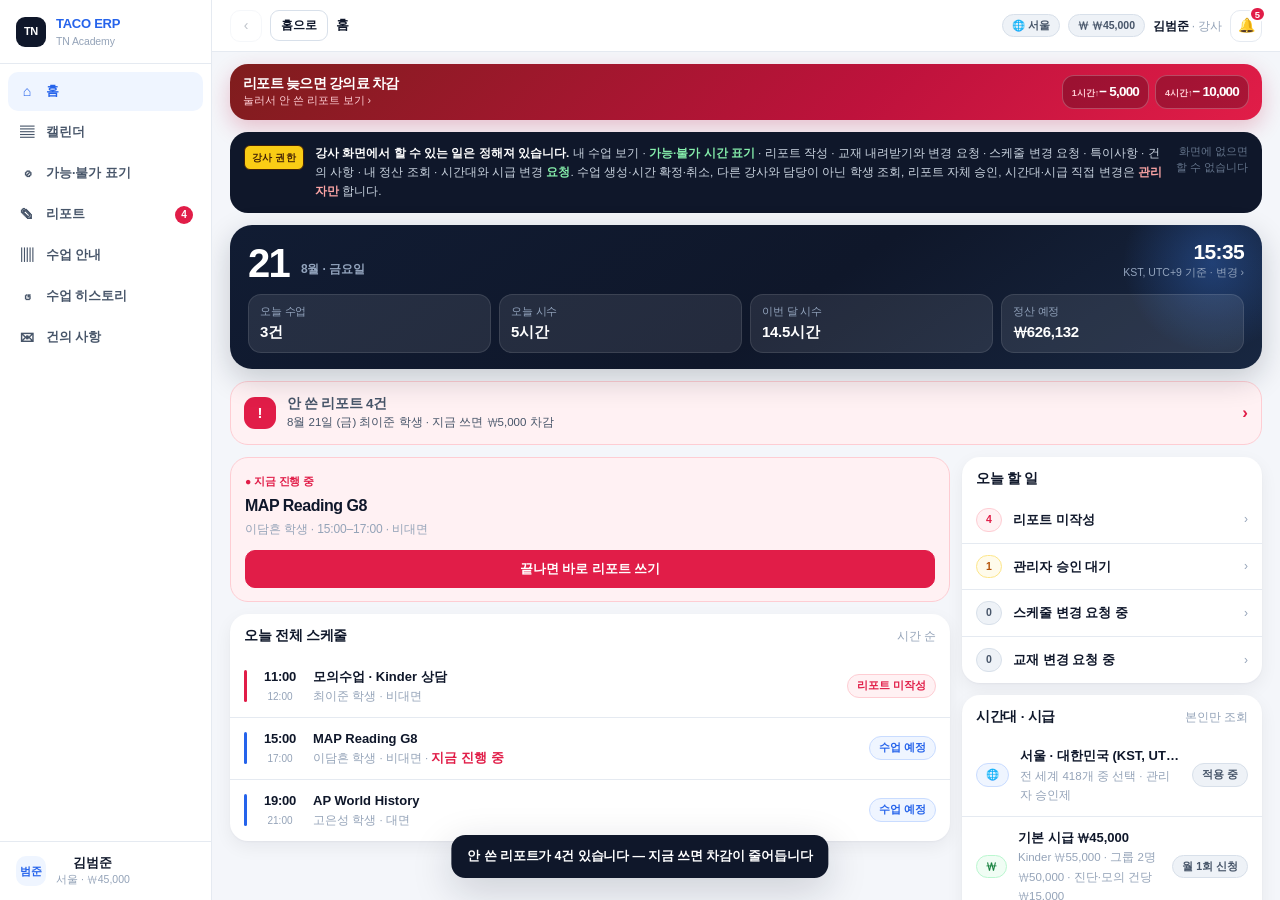
==== index.html @ 91cc9dcc "initial commit" ====
<!DOCTYPE html>
<html lang="ko">
<head>
<meta charset="utf-8">
<meta name="viewport" content="width=device-width, initial-scale=1, viewport-fit=cover">
<meta name="theme-color" content="#0f172a">
<meta name="description" content="TACO ERP 강사 백오피스 — 내 수업 · 가능·불가 표기 · 리포트 · 급여">
<title>TACO ERP — 강사 백오피스</title>
<link rel="stylesheet" href="css/tokens.css">
<link rel="stylesheet" href="css/layout.css">
<link rel="stylesheet" href="css/components.css">
<link rel="stylesheet" href="css/calendar.css">
<link rel="stylesheet" href="css/panel.css">
</head>
<body>
  <div class="app">
    <aside class="sidebar" id="sidebar"></aside>
    <div class="main">
      <header class="topbar" id="topbar"></header>
      <main class="scroll" id="scroll"></main>
    </div>
    <nav class="tabbar" id="tabbar" aria-label="주요 메뉴"></nav>
  </div>

  <div class="scrim" id="scrim" onclick="onScrim()"></div>
  <aside class="panel" id="panel" hidden aria-label="수업 상세"></aside>
  <div id="modalHost" hidden></div>
  <div class="toast" id="toast" role="status" aria-live="polite"></div>

  <script src="js/data.js"></script>
  <script src="js/rules.js"></script>
  <script src="js/ui.js"></script>
  <script src="js/views-home.js"></script>
  <script src="js/views-calendar.js"></script>
  <script src="js/views-report.js"></script>
  <script src="js/views-misc.js"></script>
  <script src="js/app.js"></script>
</body>
</html>
---- css/tokens.css ----
/* ══════════════════════════════════════════════════════════════
   TACO ERP — 강사 백오피스 · 디자인 토큰
   한 벌의 값으로 데스크톱·태블릿·모바일을 모두 그린다.
   ══════════════════════════════════════════════════════════════ */
:root{
  /* 표면 */
  --bg:#f4f6fa;  --raised:#ffffff;  --subtle:#eef2f7;  --inset:#f8fafc;
  --line:#e5eaf1; --line-2:#d8e0ea;

  /* 글자 */
  --fg:#0f172a;  --fg-muted:#475569;  --fg-subtle:#94a3b8;

  /* 의미색 — 상자 색 규칙(빨강 미작성 · 파랑 예정 · 초록 완료 · 회색 취소) */
  --blue:#2563eb; --blue-deep:#1d4ed8; --blue-soft:#eff5ff; --blue-line:#c9dcff;
  --red:#e11d48;  --red-deep:#be123c;  --red-soft:#fff1f3;  --red-line:#fecdd3;
  --green:#15803d; --green-deep:#166534; --green-soft:#f0fdf4; --green-line:#bbf7d0;
  --amber:#b45309; --amber-soft:#fffbeb; --amber-line:#fde68a;
  --navy:#0f172a; --navy-2:#1e293b;

  /* 형태 */
  --r-sm:10px; --r:14px; --r-lg:18px; --r-xl:22px;
  --sh:0 1px 2px rgba(15,23,42,.04), 0 6px 18px rgba(15,23,42,.06);
  --sh-lg:0 12px 40px rgba(15,23,42,.18);

  /* 안전 영역 — iPhone 15 Pro 다이내믹 아일랜드 / 홈 인디케이터 */
  --safe-top:env(safe-area-inset-top,0px);
  --safe-bottom:env(safe-area-inset-bottom,0px);
  --safe-left:env(safe-area-inset-left,0px);
  --safe-right:env(safe-area-inset-right,0px);

  /* 셸 치수 — 미디어 쿼리에서 이 값만 바꾼다 */
  --side-w:212px;      /* 사이드바 폭 */
  --top-h:52px;        /* 상단 바 높이 */
  --tab-h:0px;         /* 하단 탭바 높이 (모바일에서만 > 0) */
  --pad:18px;          /* 본문 좌우 여백 */
  --gap:12px;          /* 블록 간격 */
  --hour-h:34px;       /* 주간 그리드 1시간 높이 */

  /* 타이포 */
  --f-sans:'Pretendard','Noto Sans KR','Noto Sans CJK KR','Apple SD Gothic Neo',-apple-system,BlinkMacSystemFont,
    'Segoe UI',Roboto,sans-serif;
  --f-mono:ui-monospace,SFMono-Regular,Menlo,'Roboto Mono',monospace;
  --t-micro:11px; --t-caption:12px; --t-body:13px; --t-section:15px; --t-title:19px;
}

/* 태블릿 — 사이드바를 아이콘 레일로 */
@media (max-width:1180px){
  :root{ --side-w:64px; --pad:16px; --hour-h:30px; }
}
/* ── 모바일 ─────────────────────────────────────────────────
   기준 단말은 iPhone 15 Pro: 논리 해상도 393 × 852 px (DPR 3).
   아래 px 값은 전부 393px 폭에서 읽기 좋은 값으로 맞춘 뒤,
   위아래 단말(iPhone SE 375 / Pro Max 430)에서 깨지지 않게만 조정한다.
   · 좌우 여백 16px  → 본문 폭 361px
   · 탭바 49pt + 홈 인디케이터 34pt = 안전 영역 포함 83px
   · 상단 바 52px + 다이내믹 아일랜드 안전 영역                      */
@media (max-width:860px){
  :root{
    --side-w:0px;
    --top-h:calc(52px + var(--safe-top));
    --tab-h:calc(56px + var(--safe-bottom));
    --pad:16px; --gap:10px;
    --t-title:20px;          /* 393px에서 한 줄에 "김범준 님"이 여유 있게 */
  }
}
/* iPhone SE·mini 등 375px 이하 — 여백만 한 칸 줄인다 */
@media (max-width:380px){
  :root{ --pad:13px; --t-title:19px; }
}
/* Pro Max·Plus 430px 이상 태블릿 미만 — 본문이 지나치게 늘어지지 않게 */
@media (min-width:431px) and (max-width:860px){
  :root{ --pad:20px; }
}

*,*::before,*::after{ box-sizing:border-box; -webkit-tap-highlight-color:transparent; }
html,body{ height:100%; margin:0; }
body{
  font-family:var(--f-sans); font-size:var(--t-body); line-height:1.5; letter-spacing:-.01em;
  color:var(--fg); background:var(--bg); -webkit-font-smoothing:antialiased;
  overflow:hidden;
  /* 100dvh: iOS 주소창이 접혔다 펴져도 셸 높이가 튀지 않는다 */
  height:100dvh;
}
button,input,select,textarea{ font:inherit; color:inherit; }
button{ background:none; border:0; padding:0; cursor:pointer; }
a{ color:var(--blue); }
h1,h2,h3,p{ margin:0; }
.mono{ font-family:var(--f-mono); font-variant-numeric:tabular-nums; }
.num{ font-variant-numeric:tabular-nums; }
.sp{ flex:1 1 auto; min-width:0; }
.sr{ position:absolute; width:1px; height:1px; overflow:hidden; clip:rect(0 0 0 0); }
[hidden]{ display:none !important; }
---- css/layout.css ----
/* ══════════════════════════════════════════════════════════════
   셸 — 사이드바 / 상단바 / 본문 / 하단 탭바
   같은 마크업을 폭에 따라 세 가지 배치로 접는다.
   ══════════════════════════════════════════════════════════════ */
.app{
  display:grid; height:100dvh;
  padding-left:var(--safe-left); padding-right:var(--safe-right);
  grid-template-columns:var(--side-w) minmax(0,1fr);
  grid-template-rows:1fr;
}

/* ── 사이드바 ── */
.sidebar{
  grid-column:1; display:flex; flex-direction:column; min-width:0;
  background:var(--raised); border-right:1px solid var(--line); overflow:hidden;
}
.brand{ display:flex; align-items:center; gap:10px; padding:14px 16px; border-bottom:1px solid var(--line); }
.brand .mark{ width:30px; height:30px; flex:0 0 30px; border-radius:9px; background:var(--navy); color:#fff;
  display:grid; place-items:center; font-size:11px; font-weight:800; letter-spacing:-.02em; }
.brand .txt{ min-width:0; }
.brand .t1{ font-size:13px; font-weight:800; color:var(--blue); letter-spacing:-.02em; }
.brand .t2{ font-size:10.5px; color:var(--fg-subtle); }

.nav{ flex:1; overflow-y:auto; padding:8px; display:flex; flex-direction:column; gap:2px; }
.nav button{ display:flex; align-items:center; gap:10px; padding:9px 10px; border-radius:var(--r-sm);
  font-size:12.5px; font-weight:600; color:var(--fg-muted); text-align:left; width:100%; }
.nav button:hover{ background:var(--subtle); }
.nav button.on{ background:var(--blue-soft); color:var(--blue); font-weight:800; }
.nav .ic{ width:18px; flex:0 0 18px; text-align:center; font-size:14px; }
.nav .cnt{ margin-left:auto; min-width:18px; height:18px; padding:0 5px; border-radius:999px;
  background:var(--red); color:#fff; font-size:10px; font-weight:800; display:grid; place-items:center; }

.me{ display:flex; align-items:center; gap:10px; padding:12px 16px; border-top:1px solid var(--line); }
.me .av{ width:30px; height:30px; flex:0 0 30px; border-radius:10px; background:var(--blue-soft);
  color:var(--blue); display:grid; place-items:center; font-size:11px; font-weight:800; }
.me .n{ font-size:12.5px; font-weight:700; }
.me .r{ font-size:10.5px; color:var(--fg-subtle); }

/* 태블릿 — 레일 모드: 글자를 숨기고 아이콘만 */
@media (max-width:1180px){
  .brand{ justify-content:center; padding:14px 8px; }
  .brand .txt{ display:none; }
  .nav{ padding:8px 6px; }
  .nav button{ justify-content:center; padding:11px 0; }
  .nav button .lb{ display:none; }
  .nav .cnt{ position:absolute; margin:0; transform:translate(14px,-11px); }
  .nav button{ position:relative; }
  .me{ justify-content:center; padding:12px 8px; }
  .me .txt{ display:none; }
}
/* 모바일 — 사이드바 제거 */
@media (max-width:860px){
  .app{ grid-template-columns:minmax(0,1fr); }
  .sidebar{ display:none; }
}

/* ── 본문 열 ── */
.main{ grid-column:2; display:flex; flex-direction:column; min-width:0; overflow:hidden; }
@media (max-width:860px){ .main{ grid-column:1; } }

.topbar{
  flex:0 0 auto; height:var(--top-h); padding-top:var(--safe-top);
  display:flex; align-items:center; gap:8px;
  padding-left:var(--pad); padding-right:var(--pad);
  background:var(--raised); border-bottom:1px solid var(--line);
}
.topbar .crumb{ display:flex; align-items:center; gap:6px; font-size:12.5px; font-weight:700; min-width:0; }
.topbar .crumb .dim{ color:var(--fg-subtle); font-weight:600; }
.topbar .crumb .sep{ color:var(--line-2); }
.topbar .who{ font-size:12px; font-weight:700; }
.topbar .who span{ color:var(--fg-subtle); font-weight:500; }
.iconbtn{ width:32px; height:32px; flex:0 0 32px; border-radius:var(--r-sm); border:1px solid var(--line);
  background:var(--raised); display:grid; place-items:center; font-size:14px; color:var(--fg-muted); position:relative; }
.iconbtn:hover{ background:var(--subtle); }
.iconbtn:disabled{ opacity:.35; cursor:default; }
.iconbtn .dot{ position:absolute; top:-5px; right:-5px; min-width:16px; height:16px; padding:0 4px;
  border-radius:999px; background:var(--red); color:#fff; font-size:9.5px; font-weight:800;
  display:grid; place-items:center; border:2px solid var(--raised); }
/* 모바일 상단바 — 큰 제목 + 알림만 */
.topbar .m-title{ display:none; font-size:var(--t-title); font-weight:800; letter-spacing:-.03em; }
@media (max-width:860px){
  .topbar{ background:var(--bg); border-bottom:0; }
  .topbar .crumb,.topbar .who,.topbar .home-btn{ display:none; }
  .topbar .m-title{ display:block; }
}

.scroll{ flex:1; min-height:0; overflow-y:auto; overflow-x:hidden;
  padding:var(--gap) var(--pad) calc(var(--tab-h) + 24px); scroll-behavior:smooth;
  -webkit-overflow-scrolling:touch; overscroll-behavior:contain; }

/* ── 하단 탭바 (모바일 전용) ── */
.tabbar{ display:none; }
@media (max-width:860px){
  .tabbar{
    display:flex; position:fixed; left:0; right:0; bottom:0; height:var(--tab-h); z-index:40;
    padding:6px 8px var(--safe-bottom);
    background:rgba(255,255,255,.9); backdrop-filter:saturate(180%) blur(16px);
    border-top:1px solid var(--line);
  }
  .tabbar button{ flex:1; display:flex; flex-direction:column; align-items:center; gap:3px;
    padding:5px 0; color:var(--fg-subtle); position:relative; }
  .tabbar .ic{ font-size:18px; line-height:1; }
  .tabbar .lb{ font-size:10px; font-weight:700; }
  .tabbar button.on{ color:var(--blue); }
  .tabbar .cnt{ position:absolute; top:0; right:calc(50% - 22px); min-width:16px; height:16px; padding:0 4px;
    border-radius:999px; background:var(--red); color:#fff; font-size:9.5px; font-weight:800;
    display:grid; place-items:center; }
}

/* ── 본문 그리드 — 넓으면 2열, 좁으면 1열 ── */
.cols{ display:grid; gap:var(--gap); grid-template-columns:minmax(0,1fr); align-items:start; }
.cols.side-right{ grid-template-columns:minmax(0,1fr) 300px; }
.cols.side-left{ grid-template-columns:250px minmax(0,1fr); }
@media (max-width:1080px){
  .cols.side-right,.cols.side-left{ grid-template-columns:minmax(0,1fr); }
  .cols.side-left > :first-child{ order:2; }
}
.grid2{ display:grid; gap:var(--gap); grid-template-columns:repeat(auto-fit,minmax(210px,1fr)); }
.grid3{ display:grid; gap:9px; grid-template-columns:repeat(auto-fit,minmax(150px,1fr)); }
.grid4{ display:grid; gap:9px; grid-template-columns:repeat(auto-fit,minmax(132px,1fr)); }
.stack{ display:flex; flex-direction:column; gap:var(--gap); min-width:0; }
.row{ display:flex; align-items:center; gap:9px; min-width:0; flex-wrap:wrap; }
.row.nowrap{ flex-wrap:nowrap; }
---- css/components.css ----
/* ══════════════════════════════════════════════════════════════
   공통 컴포넌트 — 카드 · 칩 · 버튼 · 폼 · 정책 · 차감 배너
   ══════════════════════════════════════════════════════════════ */

/* ── 정책 바 (대표 피드백 ① — 정책은 화면 맨 위) ── */
.policy{ display:flex; align-items:flex-start; gap:11px; width:100%; text-align:left;
  background:var(--navy); color:#cbd5e1; border-radius:var(--r-lg); padding:12px 14px;
  font-size:11.8px; line-height:1.62; }
.policy .tag{ flex:0 0 auto; background:#facc15; color:#422006; font-weight:800; font-size:9.5px;
  letter-spacing:.03em; border-radius:6px; padding:4px 7px; margin-top:1px; white-space:nowrap; }
.policy .bd{ flex:1; min-width:0; }
.policy b{ color:#fff; }
.policy .no{ color:#fca5a5; font-weight:800; }
.policy .yes{ color:#86efac; font-weight:800; }
.policy .who{ flex:0 0 auto; text-align:right; color:#64748b; font-size:10.5px; line-height:1.5; }
.policy .fold{ display:none; margin-top:7px; color:#7dd3fc; font-size:11px; font-weight:800; }
@media (max-width:860px){
  .policy .who{ display:none; }
  .policy .fold{ display:block; }
}

/* ── 차감 배너 (대표 피드백 ② — 정책보다 위, 가장 큰 글씨) ── */
.penalty{ display:flex; align-items:center; gap:15px; width:100%; text-align:left;
  background:linear-gradient(135deg,#7f1d1d 0%,var(--red-deep) 62%,var(--red) 100%);
  color:#fff; border-radius:var(--r-lg); padding:13px 16px;
  box-shadow:0 8px 22px rgba(190,18,60,.24); }
.penalty .bd{ flex:1; min-width:0; }
.penalty .lead{ display:block; font-size:15.5px; font-weight:900; letter-spacing:-.045em; line-height:1.28; }
.penalty .sub{ display:block; font-size:11.5px; color:#fecdd3; margin-top:3px; line-height:1.5; }
.penalty .sub b{ color:#fff; }
.penalty .cases{ display:flex; gap:8px; flex:0 0 auto; }
.penalty .case{ background:rgba(0,0,0,.24); border:1px solid rgba(255,255,255,.24);
  border-radius:12px; padding:7px 12px; text-align:center; min-width:118px; }
.penalty .case .w{ font-size:10.5px; color:#fecdd3; font-weight:700; white-space:nowrap; }
.penalty .case .a{ font-size:20px; font-weight:900; letter-spacing:-.06em; line-height:1.2; margin-top:1px;
  font-variant-numeric:tabular-nums; }
.penalty .case.ok{ background:rgba(22,101,52,.44); border-color:rgba(187,247,208,.4); }
.penalty .case.ok .w,.penalty .case.ok .a{ color:#bbf7d0; }
/* 좁아지면 금액 칸을 아래 줄로 접는다. 칸 수가 줄면 남은 칸이 폭을 나눠 갖는다. */
@media (max-width:1080px){
  .penalty{ flex-direction:column; align-items:stretch; gap:11px; }
  .penalty .cases{ display:grid; grid-template-columns:repeat(auto-fit,minmax(98px,1fr)); }
  .penalty .case{ min-width:0; padding:7px 6px; }
  .penalty .case .w{ font-size:9.5px; }
  .penalty .case .a{ font-size:17px; }
}
@media (max-width:400px){
  .penalty .lead{ font-size:14px; }
  .penalty .case .a{ font-size:15.5px; }
}
/* 축약형 — 홈·더보기처럼 본문이 아닌 곳. 한 줄을 넘기지 않는다. */
.penalty.mini{ padding:11px 13px; gap:10px; flex-direction:row; align-items:center; }
.penalty.mini .lead{ font-size:13.5px; letter-spacing:-.05em;
  white-space:nowrap; overflow:hidden; text-overflow:ellipsis; }
.penalty.mini .sub{ font-size:10.5px; margin-top:1px;
  white-space:nowrap; overflow:hidden; text-overflow:ellipsis; }
.penalty.mini .cases{ display:flex; gap:6px; }
.penalty.mini .case{ min-width:0; padding:6px 9px; }
.penalty.mini .case .w{ font-size:9px; }
.penalty.mini .case .a{ font-size:13.5px; }
.penalty.mini .case.ok{ display:none; }
/* 폰 폭에서는 한 줄에 밀어 넣지 않고 두 줄로 편다 — 말줄임이 생기지 않게 */
@media (max-width:520px){
  .penalty.mini{ flex-direction:column; align-items:stretch; gap:9px; }
  .penalty.mini .lead{ white-space:normal; font-size:14px; }
  .penalty.mini .sub{ white-space:normal; }
  .penalty.mini .cases{ display:grid; grid-template-columns:1fr 1fr; }
  .penalty.mini .case{ padding:7px 6px; text-align:center; }
  .penalty.mini .case .a{ font-size:15px; }
}

/* ── 카드 ── */
.card{ background:var(--raised); border:1px solid var(--line); border-radius:var(--r-lg); min-width:0; }
.card.pad{ padding:13px 14px; }
.card.flat{ box-shadow:none; }
.card.soft{ border:0; box-shadow:var(--sh); }
.sechead{ display:flex; align-items:center; gap:8px; padding:2px 2px 0; }
.sechead h2{ font-size:var(--t-section); font-weight:800; letter-spacing:-.02em; }
.sechead .more{ margin-left:auto; font-size:11.5px; font-weight:700; color:var(--fg-subtle); }
.note{ font-size:var(--t-caption); color:var(--fg-subtle); line-height:1.55; }
.h2{ font-size:16px; font-weight:800; letter-spacing:-.03em; }
.h3{ font-size:13.5px; font-weight:800; letter-spacing:-.02em; }

/* ── 히어로 (오늘 날짜) ── */
.hero{ position:relative; overflow:hidden; border-radius:var(--r-xl); padding:16px 18px; color:#fff;
  background:linear-gradient(145deg,#111c33 0%,var(--navy) 55%,#182741 100%);
  box-shadow:0 10px 30px rgba(15,23,42,.2); }
.hero::after{ content:''; position:absolute; right:-40px; top:-52px; width:180px; height:180px;
  border-radius:50%; background:radial-gradient(circle,rgba(59,130,246,.32),transparent 70%); }
.hero .r1{ display:flex; align-items:flex-end; gap:12px; position:relative; z-index:2; flex-wrap:wrap; }
.hero .d{ font-size:40px; font-weight:800; line-height:.92; letter-spacing:-.045em; }
.hero .dw{ font-size:12px; color:#93a4bd; font-weight:600; padding-bottom:4px; }
.hero .clock{ margin-left:auto; text-align:right; }
.hero .clock b{ display:block; font-size:21px; font-weight:800; letter-spacing:-.03em; line-height:1; }
.hero .clock span{ font-size:10.5px; color:#93a4bd; }
.hero .meta{ display:grid; gap:8px; margin-top:12px; position:relative; z-index:2;
  grid-template-columns:repeat(4,minmax(0,1fr)); }
@media (max-width:1080px){ .hero .meta{ grid-template-columns:repeat(2,minmax(0,1fr)); } }
@media (min-width:861px) and (max-width:1080px){ .hero .meta{ grid-template-columns:repeat(4,minmax(0,1fr)); } }
.hero .mi{ background:rgba(255,255,255,.09); border:1px solid rgba(255,255,255,.1);
  border-radius:13px; padding:9px 11px; }
.hero .mi i{ display:block; font-style:normal; font-size:10.5px; color:#93a4bd; margin-bottom:1px; }
.hero .mi b{ display:block; font-size:15px; font-weight:800; letter-spacing:-.02em;
  white-space:nowrap; overflow:hidden; text-overflow:ellipsis; }

/* ── 칩 ── */
.chip{ display:inline-flex; align-items:center; gap:4px; padding:3px 9px; border-radius:999px;
  font-size:10.5px; font-weight:800; border:1px solid transparent; white-space:nowrap; }
.chip.red{ background:var(--red-soft); color:var(--red); border-color:var(--red-line); }
.chip.blue{ background:var(--blue-soft); color:var(--blue); border-color:var(--blue-line); }
.chip.green{ background:var(--green-soft); color:var(--green); border-color:var(--green-line); }
.chip.amber{ background:var(--amber-soft); color:var(--amber); border-color:var(--amber-line); }
.chip.gray{ background:var(--subtle); color:var(--fg-muted); border-color:var(--line-2); }
.chip.solid{ background:var(--red); color:#fff; border-color:var(--red); }

/* ── 버튼 ── */
.btn{ display:inline-flex; align-items:center; justify-content:center; gap:6px; white-space:nowrap;
  padding:9px 13px; border-radius:var(--r-sm); border:1px solid var(--line-2); background:var(--raised);
  color:var(--fg); font-size:12.5px; font-weight:700; }
.btn:hover{ background:var(--subtle); }
.btn:disabled{ opacity:.42; cursor:default; }
.btn.pri{ background:var(--blue); border-color:var(--blue); color:#fff; }
.btn.go{ background:var(--green); border-color:var(--green); color:#fff; }
.btn.dan{ background:var(--red); border-color:var(--red); color:#fff; }
.btn.ghost{ background:var(--subtle); border-color:transparent; color:var(--fg-muted); }
.btn.sm{ padding:6px 10px; font-size:11.5px; border-radius:9px; }
.btn.lg{ padding:13px 16px; font-size:14px; border-radius:var(--r); }
.btn.full{ width:100%; }

/* ── 세그먼트 · 탭 ── */
.seg{ display:flex; gap:3px; padding:3px; background:var(--subtle); border-radius:var(--r); }
.seg button{ flex:1; padding:9px 8px; border-radius:11px; font-size:12.5px; font-weight:800;
  color:var(--fg-muted); white-space:nowrap; }
.seg button.on{ background:var(--raised); color:var(--fg); box-shadow:var(--sh); }

/* ── 리스트 행 ── */
.list{ display:flex; flex-direction:column; }
.list .it{ display:flex; align-items:center; gap:11px; padding:11px 14px; width:100%; text-align:left;
  border-top:1px solid var(--line); min-width:0; }
.list .it:first-child{ border-top:0; }
.list .it:hover{ background:var(--inset); }
.list .rail{ width:3px; height:32px; border-radius:2px; flex:0 0 3px; }
.list .tm{ width:44px; flex:0 0 44px; text-align:center; }
.list .tm b{ display:block; font-size:13px; font-weight:800; letter-spacing:-.02em; }
.list .tm i{ font-style:normal; font-size:10px; color:var(--fg-subtle); }
.list .bd{ flex:1; min-width:0; }
.list .bd b{ display:block; font-size:13px; font-weight:700; overflow:hidden;
  text-overflow:ellipsis; white-space:nowrap; }
.list .bd span{ font-size:11.5px; color:var(--fg-subtle); }
.list .day{ display:flex; gap:8px; padding:6px 14px; background:var(--inset);
  border-top:1px solid var(--line); font-size:11px; font-weight:700; color:var(--fg-subtle); }

/* ── 통계 타일 ── */
.stat{ background:var(--raised); border:1px solid var(--line); border-radius:var(--r); padding:12px 13px; min-width:0; }
.stat i{ display:block; font-style:normal; font-size:11px; font-weight:700; color:var(--fg-muted); }
.stat b{ display:block; font-size:22px; font-weight:800; letter-spacing:-.035em; margin:3px 0 1px; }
.stat span{ font-size:10.5px; color:var(--fg-subtle); }
.stat.green{ background:var(--green-soft); border-color:var(--green-line); }
.stat.red{ background:var(--red-soft); border-color:var(--red-line); }
.stat.blue{ background:var(--blue-soft); border-color:var(--blue-line); }

/* ── 알림 배너 ── */
.banner{ display:flex; align-items:center; gap:11px; width:100%; text-align:left;
  background:var(--red-soft); border:1.5px solid var(--red-line); border-radius:var(--r-lg); padding:12px 13px; }
.banner .ic{ width:32px; height:32px; flex:0 0 32px; border-radius:11px; background:var(--red); color:#fff;
  display:grid; place-items:center; font-size:15px; font-weight:800; }
.banner b{ display:block; font-size:13.5px; letter-spacing:-.02em; }
.banner span{ font-size:11.5px; color:var(--fg-muted); }
.banner .go{ margin-left:auto; font-size:17px; color:var(--red); font-weight:800; }

/* ── 안내 상자 ── */
.box{ border-radius:var(--r); padding:11px 13px; font-size:12px; line-height:1.6; }
.box > b:first-child{ display:block; font-size:12.5px; margin-bottom:3px; }
.box.warn{ background:var(--amber-soft); border:1px solid var(--amber-line); }
.box.warn > b:first-child{ color:var(--amber); }
.box.err{ background:var(--red-soft); border:1.5px solid var(--red-line); }
.box.err > b:first-child{ color:var(--red); }
.box.ok{ background:var(--green-soft); border:1px solid var(--green-line); }
.box.ok > b:first-child{ color:var(--green); }
.box.tip{ background:var(--navy); color:#cbd5e1; }
.box.tip > b:first-child{ color:#fff; }
.box.tip b{ color:#fff; }

/* ── 잠금 카드 (조회 범위 밖) ── */
.locked{ display:flex; align-items:center; gap:11px;
  background:repeating-linear-gradient(45deg,#f6f8fb,#f6f8fb 6px,#eef2f7 6px,#eef2f7 12px);
  border:1px dashed var(--line-2); border-radius:var(--r-lg); padding:12px 13px; }
.locked .ic{ width:30px; height:30px; flex:0 0 30px; border-radius:10px; background:#cbd5e1;
  color:#475569; display:grid; place-items:center; font-size:13px; }
.locked b{ display:block; font-size:12.5px; }
.locked span{ font-size:11px; color:var(--fg-subtle); line-height:1.5; }

/* ── 메뉴 리스트 ── */
.menu{ background:var(--raised); border:1px solid var(--line); border-radius:var(--r-lg); overflow:hidden; }
.menu button{ display:flex; align-items:center; gap:12px; width:100%; padding:14px;
  border-top:1px solid var(--line); text-align:left; }
.menu button:first-child{ border-top:0; }
.menu button:hover{ background:var(--inset); }
.menu .ic{ width:34px; height:34px; flex:0 0 34px; border-radius:11px; background:var(--blue-soft);
  color:var(--blue); display:grid; place-items:center; font-size:15px; }
.menu .tx{ flex:1; min-width:0; }
.menu .tx b{ display:block; font-size:13px; font-weight:700; }
.menu .tx span{ font-size:11.5px; color:var(--fg-subtle); }
.menu .ar{ color:var(--fg-subtle); font-size:16px; }

/* ── 급여 카드 ── */
.pay{ background:var(--navy); color:#e2e8f0; border-radius:var(--r-lg); padding:15px 16px; }
.pay .l{ display:flex; justify-content:space-between; align-items:center; gap:10px;
  padding:9px 0; border-bottom:1px solid var(--navy-2); font-size:12.5px; }
.pay .l span{ color:#cbd5e1; min-width:0; }
.pay .row.nowrap .note{ white-space:nowrap; }
.pay .l b{ font-weight:800; white-space:nowrap; }
.pay .tot{ display:flex; justify-content:space-between; align-items:baseline; gap:10px; padding-top:12px; }
.pay .tot b{ font-size:22px; font-weight:800; color:#fff; letter-spacing:-.035em; }
.pay .warn{ background:#3f1d1d; color:#fecaca; border-radius:11px; padding:9px 11px; margin-top:10px;
  font-size:11.5px; display:flex; justify-content:space-between; gap:8px; }

/* ── 폼 ── */
.fld{ display:flex; flex-direction:column; gap:6px; min-width:0; }
.fld > label{ display:flex; align-items:center; gap:6px; font-size:12px; font-weight:800; letter-spacing:-.02em; }
.fld .n{ width:18px; height:18px; flex:0 0 18px; border-radius:6px; background:var(--navy); color:#fff;
  display:grid; place-items:center; font-size:10px; font-weight:800; }
.fld input,.fld select,.fld textarea{ width:100%; padding:11px 12px; border:1.5px solid var(--line-2);
  border-radius:var(--r); background:var(--raised); font-size:13px; }
.fld textarea{ min-height:120px; resize:vertical; line-height:1.65; }
.fld input:focus,.fld textarea:focus,.fld select:focus{ outline:none; border-color:var(--blue);
  box-shadow:0 0 0 4px var(--blue-soft); }
.fld .ro{ background:var(--subtle); border-color:transparent; color:var(--fg-muted); }
.fld .bad{ border-color:var(--red); background:var(--red-soft); }
.cnt{ display:flex; align-items:center; gap:6px; flex-wrap:wrap; font-size:11.5px; font-weight:800; }
.cnt .v.ok{ color:var(--green); } .cnt .v.bad{ color:var(--red); }
.bkchips{ display:flex; flex-wrap:wrap; gap:6px; }
.bkchip{ padding:7px 11px; border-radius:999px; background:var(--blue-soft); border:1px solid var(--blue-line);
  color:var(--blue); font-size:11.5px; font-weight:800; }
.bkchip.add{ background:var(--raised); border:1px dashed var(--line-2); color:var(--fg-muted); }

/* ── 규칙 상자 · AI 프롬프트 ── */
.rules{ background:var(--navy); border-radius:var(--r); padding:12px 13px; color:#cbd5e1; font-size:11.5px; }
.rules > b:first-child{ display:block; color:#fff; font-size:12.5px; margin-bottom:7px; }
.rules .r{ display:flex; gap:8px; margin-bottom:6px; }
.rules .r i{ flex:0 0 17px; font-style:normal; background:var(--navy-2); color:#fff; border-radius:5px;
  height:17px; display:grid; place-items:center; font-size:9.5px; font-weight:800; }
.rules .ex{ border-top:1px solid var(--navy-2); margin-top:8px; padding-top:8px; line-height:1.6; }
.rules .ex .no{ color:#fda4af; } .rules .ex .yes{ color:#86efac; }
.ai{ background:var(--navy); border-radius:var(--r); overflow:hidden; }
.ai .h{ display:flex; align-items:center; gap:9px; padding:11px 13px; }
.ai .h b{ flex:1; color:#fff; font-size:12.5px; }
.ai pre{ margin:0; padding:12px 13px; background:#080f1e; color:#cbd5e1; font-size:10.5px;
  line-height:1.6; max-height:190px; overflow:auto; white-space:pre-wrap; font-family:var(--f-mono); }

/* ── 진행률 ── */
.pct{ background:var(--raised); border:1.5px solid var(--blue-line); border-radius:var(--r); padding:11px; text-align:center; }
.pct i{ display:block; font-style:normal; font-size:10.5px; font-weight:700; color:var(--fg-muted); }
.pct b{ display:block; font-size:22px; font-weight:800; letter-spacing:-.035em; }
.pctbar{ height:6px; border-radius:999px; background:#e8eef7; overflow:hidden; margin:7px 0 4px; }
.pctbar em{ display:block; height:100%; border-radius:999px; }
.bars{ display:flex; gap:3px; }
.bar{ width:17px; height:7px; border-radius:2px; background:#e2e8f0; }
.bar.low{ background:#ea580c; } .bar.mid{ background:var(--blue); } .bar.high{ background:var(--green); }

/* ── 빈 상태 · 토스트 ── */
.empty{ text-align:center; padding:34px 20px; color:var(--fg-subtle); }
.empty .e{ font-size:32px; margin-bottom:9px; }
.empty b{ display:block; font-size:13.5px; color:var(--fg-muted); margin-bottom:3px; }
.toast{ position:fixed; left:50%; transform:translate(-50%,14px); bottom:calc(var(--tab-h) + 22px);
  max-width:min(440px,calc(100vw - 32px)); z-index:120; background:var(--navy); color:#fff;
  padding:12px 16px; border-radius:var(--r); font-size:12.5px; font-weight:600; text-align:center;
  box-shadow:var(--sh-lg); opacity:0; pointer-events:none; transition:.25s; }
.toast.on{ opacity:1; transform:translate(-50%,0); }

/* 정책 전문/요약 전환 — 넓으면 항상 전문, 좁으면 눌러서 펼친다 */
.policy .pol-short{ display:none; }
@media (max-width:860px){
  .policy .pol-full{ display:none; }
  .policy .pol-short{ display:block; }
  .policy[aria-expanded="true"] .pol-full{ display:block; }
  .policy[aria-expanded="true"] .pol-short{ display:none; }
}

/* 학생 스타일 — 이름 / 막대 / 수준. 좁아지면 막대와 라벨을 아래로 접는다 */
.style-grid{ display:grid; gap:9px; grid-template-columns:repeat(auto-fit,minmax(200px,1fr)); }
.style-row{ display:flex; align-items:center; gap:8px; margin-top:8px; min-width:0; flex-wrap:wrap; }
.style-row .nm{ flex:1 1 46px; min-width:40px; }
.style-row .bars{ flex:0 0 auto; }
.style-row .chip{ flex:0 0 auto; margin-left:auto; }
@media (max-width:420px){
  .style-row{ gap:6px; }
  .style-row .bar{ width:14px; }
}

/* 카드 헤더의 이전/다음 버튼 — 좁아지면 아래 줄로 내려 제목을 가리지 않는다 */
.hdr-nav{ display:flex; gap:6px; flex:0 0 auto; }
@media (max-width:520px){
  .hdr-nav{ width:100%; }
  .hdr-nav .btn{ flex:1; justify-content:center; }
}

/* 승인 대기 배너 · 상단바 칩 · 사이드바 대기 표시 (v20 s7~9) */
.banner.wait{ background:var(--amber-soft); border-color:var(--amber-line); }
.banner.wait .ic{ background:var(--amber); }
.banner.wait .go{ color:var(--amber); }
.tz-chip{ cursor:pointer; }
.tz-chip:hover{ filter:brightness(.97); }
@media (max-width:1180px){ .tz-chip{ display:none; } }
.me .r.wait{ color:var(--amber); font-weight:800; }
.hero .clock{ text-align:right; cursor:pointer; }
.hero .clock:hover span{ color:#cbd5e1; }

/* 학부모 톤 규칙 (v20 s30) */
.tone{ display:flex; align-items:baseline; gap:8px; margin-top:7px; font-size:11.5px; line-height:1.55; flex-wrap:wrap; }
.tone .no{ color:var(--red); text-decoration:line-through; }
.tone .ar{ color:var(--fg-subtle); }
.tone .yes{ color:var(--green); font-weight:700; flex:1; min-width:140px; }
---- css/calendar.css ----
/* ══════════════════════════════════════════════════════════════
   캘린더 — 넓으면 주간 그리드, 좁으면 아젠다.
   상자 색·테두리 규칙은 두 배치에서 동일하다.
     빨강 미작성 · 파랑 예정 · 초록 완료 · 노랑 승인 대기 · 회색 빗금 취소
     실선 = 대면 · 점선 = 비대면
   ══════════════════════════════════════════════════════════════ */

/* ── 상태 팔레트 (그리드·아젠다 공용) ── */
.blk{ position:relative; border:1.5px solid; border-radius:8px; padding:4px 6px; overflow:hidden;
  text-align:left; min-width:0; }
.blk .bt{ font-size:10.5px; font-weight:800; letter-spacing:-.025em; overflow:hidden;
  text-overflow:ellipsis; white-space:nowrap; }
.blk .bs{ font-size:9.5px; opacity:.92; overflow:hidden; text-overflow:ellipsis; white-space:nowrap; }
.blk.miss  { background:var(--red-soft);   border-color:var(--red);   color:var(--red); }
.blk.sched { background:var(--blue);       border-color:var(--blue);  color:#fff; }
.blk.done  { background:var(--green-deep); border-color:var(--green-deep); color:#fff; }
.blk.pend  { background:var(--amber-soft); border-color:var(--amber); color:var(--amber); }
.blk.cancel{ background:repeating-linear-gradient(45deg,#eef2f7,#eef2f7 5px,#e2e8f0 5px,#e2e8f0 10px);
  border-color:#cbd5e1; color:#64748b; }
.blk.cancel .bt{ text-decoration:line-through; }
.blk.online{ border-style:dashed; }
.blk.fixed { background:var(--blue-soft);  border-color:var(--blue-line); color:var(--blue); }
.blk.avail { background:var(--green-soft); border-color:var(--green); color:var(--green-deep); }
.blk.unav  { background:var(--navy);       border-color:var(--navy);  color:#fff; }

/* ── 주간 그리드 (데스크톱·태블릿) ── */
.grid{ display:flex; background:var(--raised); border:1px solid var(--line);
  border-radius:var(--r-lg); overflow:hidden; }
.grid .gutter{ width:50px; flex:0 0 50px; border-right:1px solid var(--line); background:var(--inset); }
.grid .ghead{ height:42px; border-bottom:1px solid var(--line); }
.grid .lb{ height:var(--hour-h); font-size:9.5px; color:var(--fg-subtle); text-align:right;
  padding-right:6px; transform:translateY(-6px); }
.grid .cols{ display:flex; flex:1; min-width:0; }
.grid .col{ flex:1; min-width:0; border-left:1px solid var(--line); }
.grid .col:first-child{ border-left:0; }
.grid .chead{ height:42px; display:flex; flex-direction:column; align-items:center; justify-content:center;
  border-bottom:1px solid var(--line); gap:1px; }
.grid .chead .w{ font-size:9.5px; color:var(--fg-subtle); font-weight:700; }
.grid .chead .d{ font-size:13px; font-weight:800; letter-spacing:-.02em; }
.grid .chead.sun .d,.grid .chead.sun .w{ color:var(--red); }
.grid .chead.today .d{ background:var(--navy); color:#fff; border-radius:8px; padding:1px 7px; }
.grid .cbody{ position:relative; }
.grid .cbody.closed{ background:repeating-linear-gradient(45deg,#f1f5f9,#f1f5f9 5px,#e9eef4 5px,#e9eef4 10px); }
.grid .hl{ position:absolute; left:0; right:0; height:1px; background:var(--line); }
.grid .blk{ position:absolute; left:3px; right:3px; z-index:3; }
/* 현재 시각 선은 빈 칸에서만 보이게 — 수업 상자 글자를 가리지 않는다 */
.grid .nowline{ position:absolute; left:0; right:0; height:2px; background:var(--red); z-index:2; }
.grid .nowline::before{ content:''; position:absolute; left:-3px; top:-3px; width:8px; height:8px;
  border-radius:50%; background:var(--red); }
@media (max-width:860px){ .grid{ display:none; } }

/* ── 주 스트립 + 아젠다 (모바일) ── */
.agenda-wrap{ display:none; }
@media (max-width:860px){ .agenda-wrap{ display:block; } }
.strip{ display:flex; gap:5px; }
.strip button{ flex:1; min-width:0; padding:9px 0; border-radius:var(--r);
  background:var(--raised); border:1px solid var(--line);
  display:flex; flex-direction:column; align-items:center; gap:4px; }
.strip button i{ font-style:normal; font-size:10px; font-weight:700; color:var(--fg-subtle); }
.strip button b{ font-size:15px; font-weight:800; letter-spacing:-.02em; }
.strip button.sun i,.strip button.sun b{ color:var(--red); }
.strip button.on{ background:var(--navy); border-color:var(--navy); }
.strip button.on i{ color:#93a4bd; } .strip button.on b{ color:#fff; }
.strip .dots{ display:flex; gap:2px; height:4px; }
.strip .dots i{ width:4px; height:4px; border-radius:50%; }
.agenda{ display:flex; flex-direction:column; gap:9px; }
.ag{ display:flex; gap:10px; }
.ag .tl{ width:46px; flex:0 0 46px; text-align:right; padding-top:13px; }
.ag .tl b{ display:block; font-size:12.5px; font-weight:800; letter-spacing:-.02em; }
.ag .tl i{ font-style:normal; font-size:10px; color:var(--fg-subtle); }
.ag .blk{ flex:1; min-width:0; border-width:2px; border-radius:var(--r-lg); padding:13px; }
.ag .blk .bt{ font-size:14px; margin-bottom:3px; white-space:normal; }
.ag .blk .bs{ font-size:11.5px; white-space:normal; }
.ag .blk .foot{ display:flex; align-items:center; gap:6px; margin-top:9px; flex-wrap:wrap; }
.ag .blk .badge{ position:absolute; top:0; right:0; padding:3px 9px; font-size:9.5px; font-weight:800;
  background:rgba(255,255,255,.22); border-bottom-left-radius:12px; }
.ag .blk.miss .badge,.ag .blk.pend .badge,.ag .blk.cancel .badge{ background:currentColor; color:#fff; }
.ag .blk.miss .badge{ color:#fff; background:var(--red); }

/* ── 범례 ── */
.legend{ display:grid; gap:8px; grid-template-columns:repeat(auto-fit,minmax(150px,1fr)); }
.legend .li{ display:flex; align-items:center; gap:8px; min-width:0; }
.legend .sw{ width:22px; height:14px; flex:0 0 22px; border:2px solid; border-radius:4px; }
.legend .n1{ font-size:11.5px; font-weight:800; }
.legend .n2{ font-size:10.5px; color:var(--fg-subtle); }

/* ── 가능·불가 표기 ── */
.marks{ display:flex; gap:7px; flex-wrap:wrap; }
.mk{ display:flex; align-items:center; gap:7px; padding:7px 11px; border-radius:var(--r-sm);
  border:1.5px solid var(--line-2); background:var(--raised); font-size:11.5px; font-weight:700;
  color:var(--fg-muted); }
.mk .sw{ width:16px; height:13px; flex:0 0 16px; border:2px solid; border-radius:4px; }
.mk .tx{ text-align:left; }
.mk .tx small{ display:block; font-weight:500; font-size:10px; color:var(--fg-subtle); }
.mk.on{ border-color:var(--navy); background:var(--subtle); color:var(--fg); }
@media (max-width:860px){
  .marks{ display:grid; grid-template-columns:repeat(3,minmax(0,1fr)); }
  .mk{ flex-direction:column; gap:5px; padding:9px 4px; text-align:center; }
  .mk .tx small{ display:none; }
}
/* 14일 리스트 (모바일) */
.daylist{ display:flex; flex-direction:column; gap:8px; }
.dayrow{ display:flex; gap:11px; align-items:flex-start; padding:12px 13px; border-radius:var(--r-lg);
  background:var(--raised); border:1px solid var(--line); }
.dayrow.lock{ background:repeating-linear-gradient(45deg,#f6f8fb,#f6f8fb 6px,#eef2f7 6px,#eef2f7 12px);
  border-style:dashed; }
.dayrow .dt{ width:42px; flex:0 0 42px; text-align:center; }
.dayrow .dt b{ display:block; font-size:17px; font-weight:800; letter-spacing:-.03em; line-height:1.1; }
.dayrow .dt i{ display:block; font-style:normal; font-size:10px; font-weight:700; color:var(--fg-subtle); }
.dayrow .dt.sun b{ color:var(--red); }
.dayrow .bd{ flex:1; min-width:0; display:flex; flex-wrap:wrap; gap:5px; }
.tag{ display:inline-flex; align-items:center; gap:4px; padding:5px 9px; border-radius:9px;
  font-size:10.5px; font-weight:800; border:1.5px solid; }
.tag.fx{ background:var(--blue-soft); border-color:var(--blue-line); color:var(--blue); }
.tag.av{ background:var(--green-soft); border-color:var(--green); color:var(--green-deep); }
.tag.un{ background:var(--navy); border-color:var(--navy); color:#fff; }
.tag.add{ background:var(--raised); border:1.5px dashed var(--line-2); color:var(--fg-muted); }
.tag.online{ border-style:dashed; }

/* ── 수업 유형 (v20 s46) — 네모는 일반·Kinder, 마름모는 진단·모의 ──
   실제로 프레임을 회전시키면 글자가 눕는다. 왼쪽 위 모서리를 잘라 마름모임을 알린다. */
.blk.diamond{ border-radius:8px; }
.blk.diamond::before{
  content:''; position:absolute; left:-1px; top:-1px; width:12px; height:12px;
  background:currentColor; opacity:.9;
  clip-path:polygon(0 0, 100% 0, 0 100%);
}
.blk.sched.diamond::before,.blk.done.diamond::before{ background:rgba(255,255,255,.85); }
.blk .band{ position:absolute; left:0; right:0; top:0; height:3px; }
/* 범례용 마름모 스와치 */
.legend .sw.diamond{ transform:rotate(45deg); border-radius:3px; width:16px; height:16px; }

/* 내가 등록한 불가 시간 — 회색 빗금 배경 (v20 s11) */
.grid .unavbg{ position:absolute; left:0; right:0; z-index:1; pointer-events:none;
  background:repeating-linear-gradient(45deg,#e2e8f0,#e2e8f0 4px,#f1f5f9 4px,#f1f5f9 8px); }

/* ── 월간 (v20 s13) ── */
.month{ background:var(--raised); border:1px solid var(--line); border-radius:var(--r-lg); overflow:hidden; }
.mweek{ display:grid; grid-template-columns:repeat(7,minmax(0,1fr));
  border-bottom:1px solid var(--line); background:var(--inset); }
.mweek span{ padding:8px 0; text-align:center; font-size:11px; font-weight:800; color:var(--fg-subtle); }
.mweek span.sun{ color:var(--red); }
.mgrid{ display:grid; grid-template-columns:repeat(7,minmax(0,1fr)); }
.mcell{ min-height:104px; border-left:1px solid var(--line); border-top:1px solid var(--line);
  padding:6px; display:flex; flex-direction:column; gap:3px; align-items:stretch; text-align:left; min-width:0; }
.mcell:nth-child(7n+1){ border-left:0; }
.mcell:hover{ background:var(--inset); }
.mcell.empty{ background:var(--inset); pointer-events:none; }
.mcell.unav{ background:repeating-linear-gradient(45deg,#f6f8fb,#f6f8fb 5px,#eef2f7 5px,#eef2f7 10px); }
.mcell .mh{ display:flex; align-items:baseline; gap:5px; }
.mcell .mh b{ font-size:12.5px; font-weight:800; letter-spacing:-.02em; }
.mcell.sun .mh b{ color:var(--red); }
.mcell.today .mh b{ background:var(--navy); color:#fff; border-radius:7px; padding:1px 6px; }
.mcell .mh i{ font-style:normal; font-size:9.5px; color:var(--fg-subtle); margin-left:auto; }
.mblk{ position:static; display:block; padding:3px 5px; border-width:1.5px; }
.mblk .bt{ font-size:9.5px; }
.mcell .more{ font-size:9.5px; font-weight:800; color:var(--fg-subtle); padding-left:3px; }
@media (max-width:860px){
  .mcell{ min-height:78px; padding:4px; }
  .mcell .mblk .bt{ font-size:8.5px; }
  .mcell .mh b{ font-size:11.5px; }
}
@media (max-width:520px){
  .mcell{ min-height:62px; }
  .mblk{ padding:2px 3px; }
}
---- css/panel.css ----
/* ══════════════════════════════════════════════════════════════
   패널 — 같은 내용을 넓으면 우측 드로어, 좁으면 바텀시트로.
   ══════════════════════════════════════════════════════════════ */
.scrim{ position:fixed; inset:0; z-index:90; background:rgba(8,15,30,.44);
  opacity:0; pointer-events:none; transition:opacity .22s; }
.scrim.on{ opacity:1; pointer-events:auto; }

.panel{
  position:fixed; z-index:100; display:flex; flex-direction:column; overflow:hidden;
  background:var(--bg); box-shadow:var(--sh-lg);
  /* 데스크톱 기본값 — 오른쪽에서 밀려 나오는 드로어 */
  top:0; right:0; bottom:0; width:min(520px,92vw);
  transform:translateX(102%); transition:transform .28s cubic-bezier(.32,.72,0,1);
}
.panel.on{ transform:none; }
.panel .grab{ display:none; }
.panel .ph{ flex:0 0 auto; padding:14px 18px 0; }
.panel .ph .row{ align-items:flex-start; }
.panel .ph .t{ font-size:17px; font-weight:800; letter-spacing:-.035em; }
.panel .ph .s{ font-size:12px; color:var(--fg-muted); margin-top:2px; }
.panel .ptabs{ flex:0 0 auto; display:flex; gap:6px; padding:12px 18px 0; }
.panel .ptabs button{ flex:1; padding:9px 6px; border-radius:11px; background:var(--subtle);
  font-size:12px; font-weight:800; color:var(--fg-muted); white-space:nowrap; }
.panel .ptabs button.on{ background:var(--navy); color:#fff; }
.panel .ptabs button:disabled{ opacity:.4; }
.panel .pbody{ flex:1; min-height:0; overflow-y:auto; padding:14px 18px 20px;
  display:flex; flex-direction:column; gap:12px; }
.panel .pfoot{ flex:0 0 auto; display:flex; gap:9px; padding:12px 18px;
  padding-bottom:calc(12px + env(safe-area-inset-bottom,0px));
  background:var(--raised); border-top:1px solid var(--line); }
.panel .pfoot .btn{ padding:12px 14px; font-size:13.5px; }

/* 모바일 — 아래에서 올라오는 풀스크린 시트 */
@media (max-width:860px){
  .panel{ top:44px; right:0; bottom:0; left:0; width:auto;
    border-radius:24px 24px 0 0; transform:translateY(102%); }
  .panel.on{ transform:none; }
  .panel .grab{ display:block; width:38px; height:4px; border-radius:999px; background:#cbd5e1;
    margin:9px auto 2px; flex:0 0 auto; }
  .panel .ph{ padding-top:6px; }
}

/* 모달 — 중앙 정렬, 좁으면 하단 시트 */
.modal{ position:fixed; z-index:110; left:50%; top:50%; transform:translate(-50%,-50%);
  width:min(520px,92vw); max-height:86vh; display:flex; flex-direction:column; overflow:hidden;
  background:var(--bg); border-radius:var(--r-xl); box-shadow:var(--sh-lg); }
.modal .mh{ padding:16px 18px 0; }
.modal .mb{ flex:1; overflow-y:auto; padding:14px 18px; display:flex; flex-direction:column; gap:12px; }
.modal .mf{ display:flex; gap:9px; justify-content:flex-end; padding:12px 18px;
  background:var(--raised); border-top:1px solid var(--line); }
@media (max-width:860px){
  .modal{ left:0; right:0; top:auto; bottom:0; transform:none; width:auto; max-height:92vh;
    border-radius:24px 24px 0 0; }
  .modal .mf .btn{ flex:1; }
}

/* 패널이 열려 있으면 토스트를 그 위 안전한 자리로 올린다 */
body:has(.panel.on) .toast{ bottom:auto; top:calc(var(--top-h) + 12px); }
@media (max-width:860px){ body:has(.panel.on) .toast{ top:auto; bottom:96px; } }

/* 리포트 유형 띠 (v20 s27) — 모의 보라 · Kinder 자주 · 진단 청록 */
.panel .pband{ flex:0 0 auto; padding:7px 18px; color:#fff; font-size:11.5px; font-weight:800;
  letter-spacing:-.02em; }
.panel .ph .seg.lang{ flex:0 0 auto; width:auto; padding:2px; }
.panel .ph .seg.lang button{ flex:0 0 auto; padding:6px 10px; font-size:11.5px; border-radius:9px; }
@media (max-width:520px){
  .panel .ph .seg.lang button{ padding:5px 8px; font-size:11px; }
}
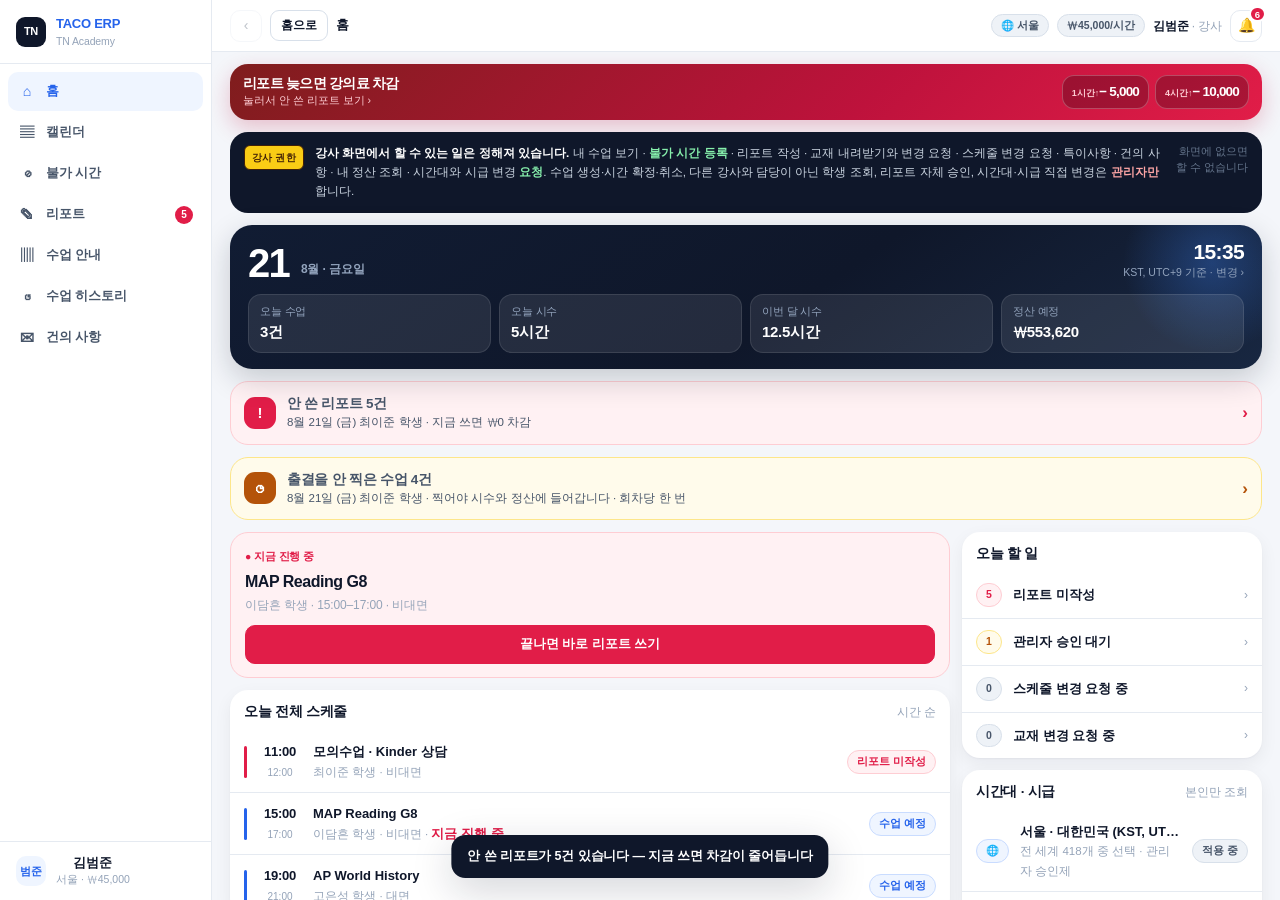
==== commit 6e41868e: "feat(v26): 대표 결정 10건 반영 — 세금 분리 · 시급 이력 · 자원 방어 함수 · 리포트 5종 2026-08-25 결정 사항을 규칙 → 스키마 → 계약 → 프로토타입 " ====
--- a/index.html
+++ b/index.html
@@ -27,6 +27,8 @@
   <div id="modalHost" hidden></div>
   <div class="toast" id="toast" role="status" aria-live="polite"></div>
 
+  <script src="js/money.js"></script>
+  <script src="js/guard.js"></script>
   <script src="js/data.js"></script>
   <script src="js/rules.js"></script>
   <script src="js/ui.js"></script>
--- a/css/tokens.css
+++ b/css/tokens.css
@@ -14,8 +14,15 @@
   --blue:#2563eb; --blue-deep:#1d4ed8; --blue-soft:#eff5ff; --blue-line:#c9dcff;
   --red:#e11d48;  --red-deep:#be123c;  --red-soft:#fff1f3;  --red-line:#fecdd3;
   --green:#15803d; --green-deep:#166534; --green-soft:#f0fdf4; --green-line:#bbf7d0;
-  --amber:#b45309; --amber-soft:#fffbeb; --amber-line:#fde68a;
+  --amber:#b45309; --amber-deep:#7c4a02; --amber-soft:#fffbeb; --amber-line:#fde68a;
   --navy:#0f172a; --navy-2:#1e293b;
+
+  /* v26 — 리포트 5종 헤더 색 (docs/V26-SPEC.md §3) */
+  --kind-normal:#1e3a8a; --kind-normal-so:#eef2ff;
+  --kind-mock:#6d28d9;   --kind-mock-so:#f5f3ff;
+  --kind-kinder:#9f1239; --kind-kinder-so:#fff1f2;
+  --kind-diag:#0f766e;   --kind-diag-so:#f0fdfa;
+  --kind-group:#c2410c;  --kind-group-so:#fff7ed;
 
   /* 형태 */
   --r-sm:10px; --r:14px; --r-lg:18px; --r-xl:22px;
--- a/css/components.css
+++ b/css/components.css
@@ -311,3 +311,49 @@
 .tone .no{ color:var(--red); text-decoration:line-through; }
 .tone .ar{ color:var(--fg-subtle); }
 .tone .yes{ color:var(--green); font-weight:700; flex:1; min-width:140px; }
+
+/* ══ 출결 1차 체크 (A27) ══════════════════════════════════════
+   리포트 폼과 같은 카드 언어를 쓰되, 축이 다르다는 것이 보이도록 톤만 바꾼다.
+   색·간격·모서리는 전부 토큰이다 — 하드코딩 금지 (AGENT.md §5.3)              */
+.banner.amber{ background:var(--amber-soft); border-color:var(--amber-line); }
+.banner.amber .ic{ background:var(--amber); }
+.banner.amber .go{ color:var(--amber); }
+
+.att{ border:1px solid var(--line-2); border-radius:var(--r); padding:11px 13px; margin-bottom:12px;
+  background:var(--inset); }
+.att__t{ display:flex; align-items:center; gap:7px; font-size:12px; font-weight:800;
+  color:var(--fg-muted); letter-spacing:-.02em; }
+.att__t b{ font-size:14px; color:var(--fg); }
+.att__once{ margin-left:auto; font-size:10.5px; font-weight:700; color:var(--fg-subtle);
+  border:1px solid var(--line-2); border-radius:999px; padding:2px 8px; background:var(--raised); }
+.att__n{ margin-top:5px; font-size:11.5px; line-height:1.55; color:var(--fg-muted); }
+.att__b{ display:flex; gap:8px; margin-top:10px; }
+.att__b .btn{ flex:1; }
+
+.att.ask{ background:var(--blue-soft); border-color:var(--blue-line); }
+.att.ask .att__t{ color:var(--blue); }
+.att.ask .att__once{ color:var(--blue); border-color:var(--blue-line); }
+.att.wait{ background:var(--amber-soft); border-color:var(--amber-line); }
+.att.wait .att__t{ color:var(--amber); }
+.att.ok{ background:var(--green-soft); border-color:var(--green); }
+.att.ok .att__t{ color:var(--green-deep); }
+.att.no{ background:var(--red-soft); border-color:var(--red-line); }
+.att.no .att__t{ color:var(--red-deep); }
+
+/* 매니저 대행 확정 — "강사 확인 없음" 이 초록으로 보이면 안 된다 (A27) */
+.att.proxy{ background:var(--subtle); border-color:var(--line-2); }
+.att.proxy .att__t{ color:var(--fg-muted); }
+
+/* 차감이 이미 확정된 리포트 — 경고가 아니라 결과다 */
+.penalty.done{ background:var(--green-deep); }
+
+
+/* ── v26 리포트 글자 수 카운터 · 필수 배지 · 개별 전달 체크 ─────────
+   최소 글자 수는 rules.js REPORT_MINIMA 한 곳에서 오고, 여기서는 색만 정한다. */
+.cnt.ok{ color:var(--fg-subtle); font-weight:700; }
+.cnt.no{ color:var(--red); font-weight:800; }
+.fld label .req{ margin-left:6px; padding:2px 7px; border-radius:999px;
+  background:var(--red); color:#fff; font-size:10px; font-weight:800; letter-spacing:-.01em; }
+.chk{ display:inline-flex; align-items:center; gap:6px; font-size:11.5px;
+  font-weight:700; color:var(--fg-muted); cursor:pointer; }
+.chk input{ accent-color:var(--blue); width:14px; height:14px; }
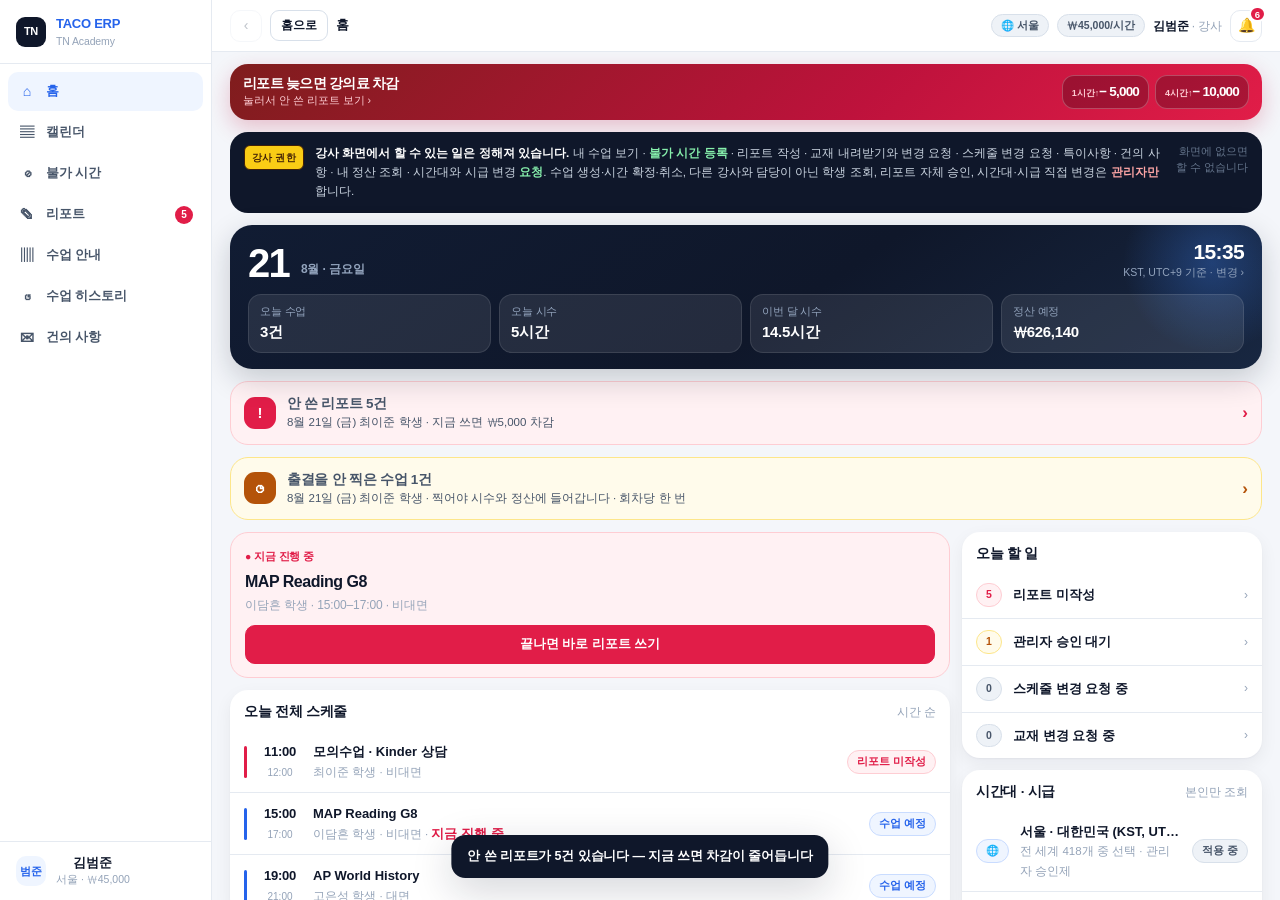
==== commit 48dd743f: "[fix] fix index.html" ====
--- a/index.html
+++ b/index.html
@@ -1,41 +1,50 @@
+<!-- @file-guide
+목적: index.html (historical)
+책임/재사용: 읽기 전용 당시 자료다. 현행 명세/구현 근거로 복사하지 않고 최신 docs/CLAUDE.md와 원본을 대조한다.
+검증/작업 지침: docs/contracts/FILE-GUIDE.md · docs/AGENT.md · docs/CLAUDE.md
+-->
+
 <!DOCTYPE html>
 <html lang="ko">
+
 <head>
-<meta charset="utf-8">
-<meta name="viewport" content="width=device-width, initial-scale=1, viewport-fit=cover">
-<meta name="theme-color" content="#0f172a">
-<meta name="description" content="TACO ERP 강사 백오피스 — 내 수업 · 가능·불가 표기 · 리포트 · 급여">
-<title>TACO ERP — 강사 백오피스</title>
-<link rel="stylesheet" href="css/tokens.css">
-<link rel="stylesheet" href="css/layout.css">
-<link rel="stylesheet" href="css/components.css">
-<link rel="stylesheet" href="css/calendar.css">
-<link rel="stylesheet" href="css/panel.css">
+    <meta charset="utf-8">
+    <meta name="viewport" content="width=device-width, initial-scale=1, viewport-fit=cover">
+    <meta name="theme-color" content="#0f172a">
+    <meta name="description" content="TACO ERP 강사 백오피스 — 내 수업 · 가능·불가 표기 · 리포트 · 급여">
+    <title>TACO ERP — 강사 백오피스</title>
+    <link rel="stylesheet" href="css/tokens.css">
+    <link rel="stylesheet" href="css/layout.css">
+    <link rel="stylesheet" href="css/components.css">
+    <link rel="stylesheet" href="css/calendar.css">
+    <link rel="stylesheet" href="css/panel.css">
 </head>
+
 <body>
-  <div class="app">
-    <aside class="sidebar" id="sidebar"></aside>
-    <div class="main">
-      <header class="topbar" id="topbar"></header>
-      <main class="scroll" id="scroll"></main>
+    <div class="app">
+        <aside class="sidebar" id="sidebar"></aside>
+        <div class="main">
+            <header class="topbar" id="topbar"></header>
+            <main class="scroll" id="scroll"></main>
+        </div>
+        <nav class="tabbar" id="tabbar" aria-label="주요메뉴"></nav>
     </div>
-    <nav class="tabbar" id="tabbar" aria-label="주요 메뉴"></nav>
-  </div>
 
-  <div class="scrim" id="scrim" onclick="onScrim()"></div>
-  <aside class="panel" id="panel" hidden aria-label="수업 상세"></aside>
-  <div id="modalHost" hidden></div>
-  <div class="toast" id="toast" role="status" aria-live="polite"></div>
+    <div class="scrim" id="scrim" onclick="onScrim()"></div>
+    <aside class="panel" id="panel" hidden aria-label="수업 상세"></aside>
+    <div id="modalHost" hidden></div>
+    <div class="toast" id="toast" role="status" aria-live="polite"></div>
 
-  <script src="js/money.js"></script>
-  <script src="js/guard.js"></script>
-  <script src="js/data.js"></script>
-  <script src="js/rules.js"></script>
-  <script src="js/ui.js"></script>
-  <script src="js/views-home.js"></script>
-  <script src="js/views-calendar.js"></script>
-  <script src="js/views-report.js"></script>
-  <script src="js/views-misc.js"></script>
-  <script src="js/app.js"></script>
+    <script src="js/money.js"></script>
+    <script src="js/guard.js"></script>
+    <script src="js/data.js"></script>
+    <script src="js/rules.js"></script>
+    <script src="js/ui.js"></script>
+    <script src="js/views-home.js"></script>
+    <script src="js/views-calendar.js"></script>
+    <script src="js/views-report.js"></script>
+    <script src="js/views-misc.js"></script>
+    <script src="js/app.js"></script>
 </body>
-</html>
+
+</html>
--- a/css/tokens.css
+++ b/css/tokens.css
@@ -1,3 +1,9 @@
+/** @file-guide
+ * 목적: tokens.css (historical)
+ * 책임/재사용: 읽기 전용 당시 자료다. 현행 명세/구현 근거로 복사하지 않고 최신 docs/CLAUDE.md와 원본을 대조한다.
+ * 검증/작업 지침: docs/contracts/FILE-GUIDE.md · docs/AGENT.md · docs/CLAUDE.md
+ */
+
 /* ══════════════════════════════════════════════════════════════
    TACO ERP — 강사 백오피스 · 디자인 토큰
    한 벌의 값으로 데스크톱·태블릿·모바일을 모두 그린다.
--- a/css/layout.css
+++ b/css/layout.css
@@ -1,3 +1,9 @@
+/** @file-guide
+ * 목적: layout.css (historical)
+ * 책임/재사용: 읽기 전용 당시 자료다. 현행 명세/구현 근거로 복사하지 않고 최신 docs/CLAUDE.md와 원본을 대조한다.
+ * 검증/작업 지침: docs/contracts/FILE-GUIDE.md · docs/AGENT.md · docs/CLAUDE.md
+ */
+
 /* ══════════════════════════════════════════════════════════════
    셸 — 사이드바 / 상단바 / 본문 / 하단 탭바
    같은 마크업을 폭에 따라 세 가지 배치로 접는다.
--- a/css/components.css
+++ b/css/components.css
@@ -1,3 +1,9 @@
+/** @file-guide
+ * 목적: components.css (historical)
+ * 책임/재사용: 읽기 전용 당시 자료다. 현행 명세/구현 근거로 복사하지 않고 최신 docs/CLAUDE.md와 원본을 대조한다.
+ * 검증/작업 지침: docs/contracts/FILE-GUIDE.md · docs/AGENT.md · docs/CLAUDE.md
+ */
+
 /* ══════════════════════════════════════════════════════════════
    공통 컴포넌트 — 카드 · 칩 · 버튼 · 폼 · 정책 · 차감 배너
    ══════════════════════════════════════════════════════════════ */
--- a/css/calendar.css
+++ b/css/calendar.css
@@ -1,3 +1,9 @@
+/** @file-guide
+ * 목적: calendar.css (historical)
+ * 책임/재사용: 읽기 전용 당시 자료다. 현행 명세/구현 근거로 복사하지 않고 최신 docs/CLAUDE.md와 원본을 대조한다.
+ * 검증/작업 지침: docs/contracts/FILE-GUIDE.md · docs/AGENT.md · docs/CLAUDE.md
+ */
+
 /* ══════════════════════════════════════════════════════════════
    캘린더 — 넓으면 주간 그리드, 좁으면 아젠다.
    상자 색·테두리 규칙은 두 배치에서 동일하다.
--- a/css/panel.css
+++ b/css/panel.css
@@ -1,3 +1,9 @@
+/** @file-guide
+ * 목적: panel.css (historical)
+ * 책임/재사용: 읽기 전용 당시 자료다. 현행 명세/구현 근거로 복사하지 않고 최신 docs/CLAUDE.md와 원본을 대조한다.
+ * 검증/작업 지침: docs/contracts/FILE-GUIDE.md · docs/AGENT.md · docs/CLAUDE.md
+ */
+
 /* ══════════════════════════════════════════════════════════════
    패널 — 같은 내용을 넓으면 우측 드로어, 좁으면 바텀시트로.
    ══════════════════════════════════════════════════════════════ */
